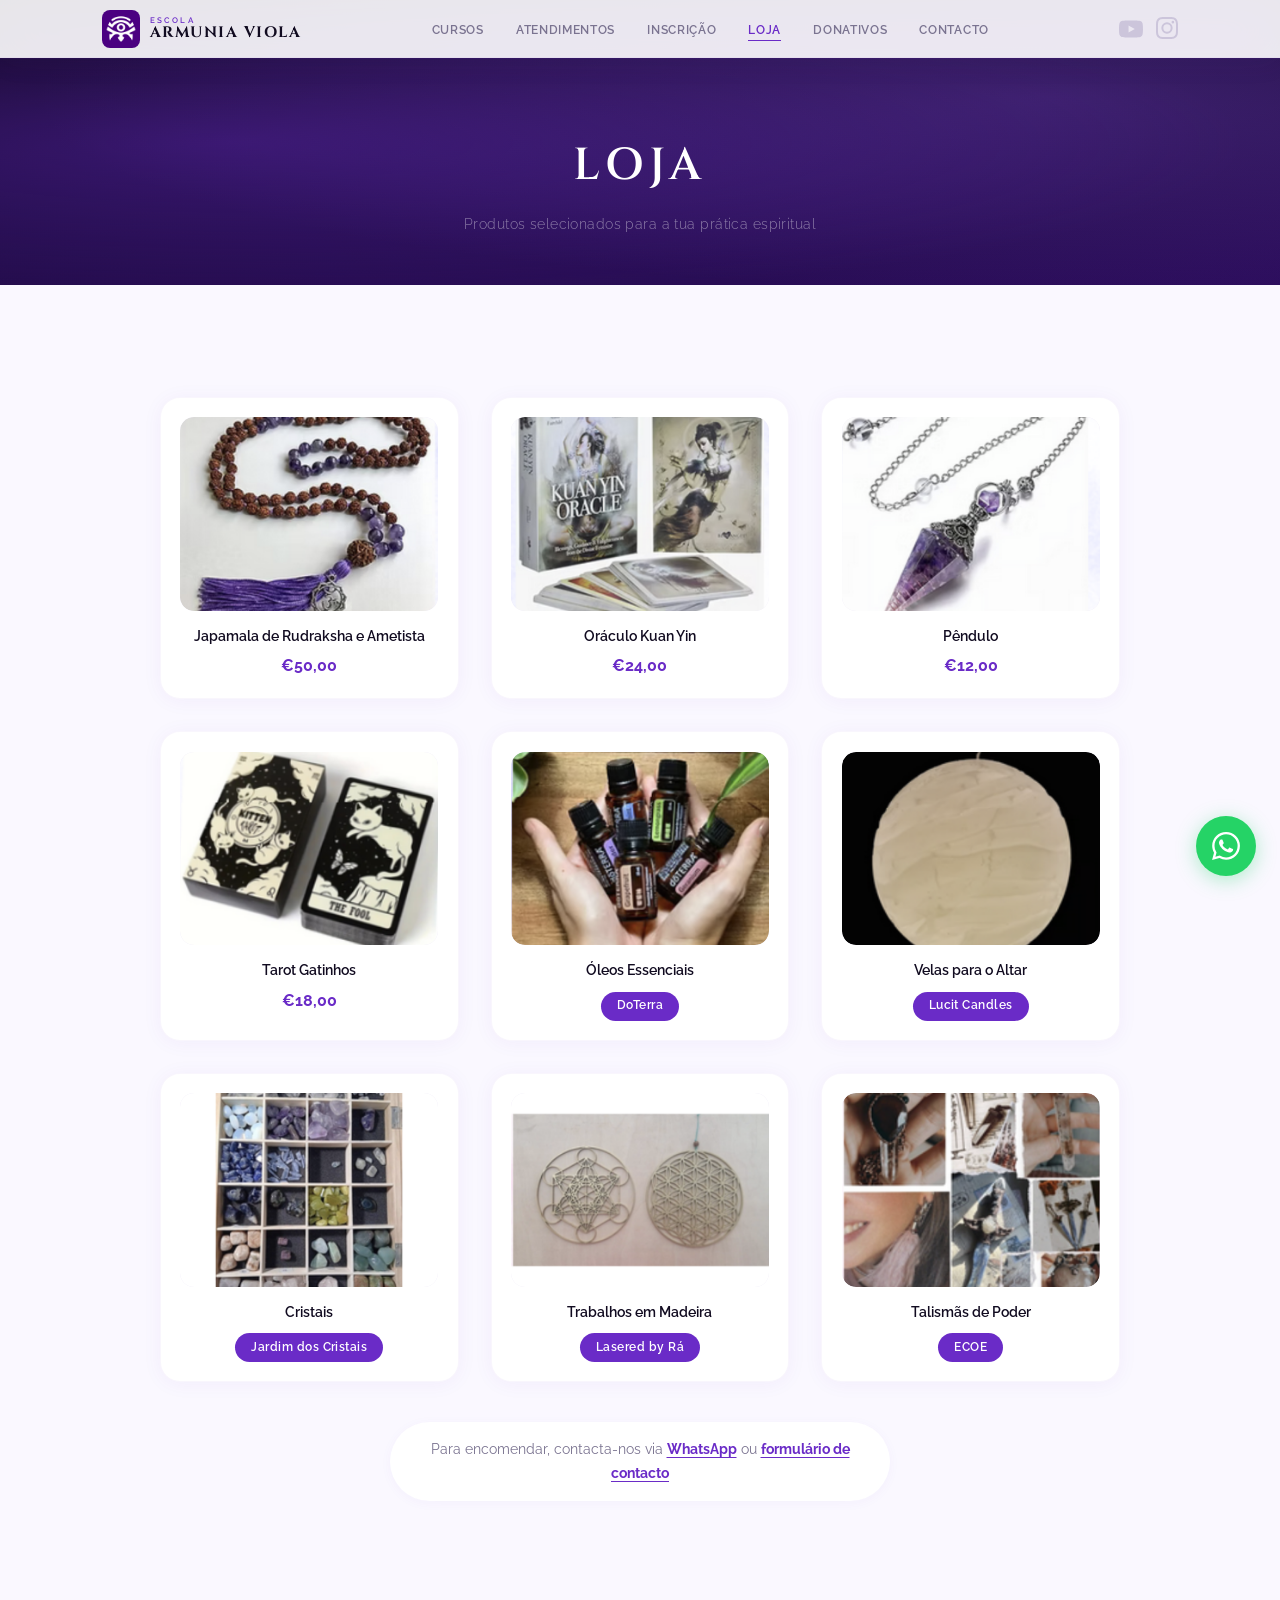
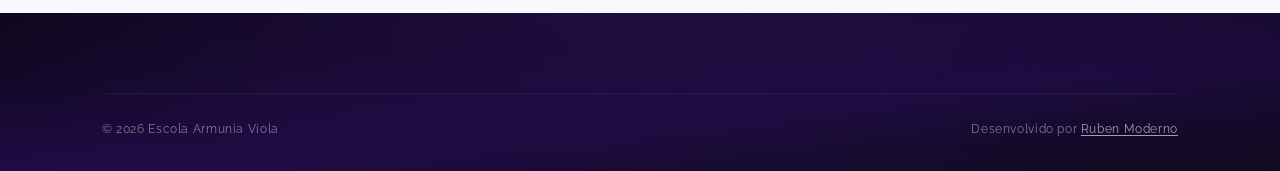
==== loja.html @ 7a274d68 "Initial commit — Escola Armunia Viola website One-page site with dedicated shop page. Includes cours" ====
<!DOCTYPE html>
<html lang="pt">
<head>
    <meta charset="UTF-8">
    <meta name="viewport" content="width=device-width, initial-scale=1.0">
    <title>Loja — Escola Armunia Viola</title>
    <meta name="description" content="Loja da Escola Armunia Viola — Japamalas, cristais, tarot, oráculos, óleos essenciais e mais.">
    <meta property="og:title" content="Loja — Escola Armunia Viola">
    <meta property="og:description" content="Japamalas, cristais, tarot, oráculos, óleos essenciais e mais.">
    <meta property="og:image" content="images/logo-gold.png">
    <meta property="og:type" content="website">
    <meta property="og:url" content="https://armuniaviola.pt/loja.html">
    <meta name="twitter:card" content="summary_large_image">
    <meta name="robots" content="index, follow">
    <meta name="author" content="Escola Armunia Viola">
    <meta name="theme-color" content="#6a2bc7">
    <link rel="icon" type="image/png" href="images/logo-gold.png">
    <link rel="canonical" href="https://armuniaviola.pt/loja.html">
    <link rel="preconnect" href="https://fonts.googleapis.com">
    <link rel="preconnect" href="https://fonts.gstatic.com" crossorigin>
    <link href="https://fonts.googleapis.com/css2?family=Cinzel:wght@400;500;600;700&family=Raleway:wght@300;400;500;600&display=swap" rel="stylesheet">
    <link rel="stylesheet" href="style.css">
</head>
<body>

    <!-- Navbar -->
    <nav class="navbar scrolled" id="navbar">
        <div class="nav-container">
            <a href="index.html#home" class="nav-logo">
                <img src="images/logo.jpg" alt="Armunia Viola" class="nav-logo-img">
                <div class="nav-logo-text">
                    <span class="nav-logo-prefix">escola</span>
                    <span class="nav-logo-name">ARMUNIA VIOLA</span>
                </div>
            </a>
            <button class="nav-toggle" id="navToggle" aria-label="Menu">
                <span></span><span></span><span></span>
            </button>
            <ul class="nav-menu" id="navMenu">
                <li><a href="index.html#cursos">Cursos</a></li>
                <li><a href="index.html#atendimentos">Atendimentos</a></li>
                <li><a href="index.html#inscricao">Inscrição</a></li>
                <li><a href="loja.html" class="nav-active">Loja</a></li>
                <li><a href="index.html#donativos">Donativos</a></li>
                <li><a href="index.html#contacto">Contacto</a></li>
            </ul>
            <div class="nav-social">
                <a href="https://youtube.com/@armuniaviola" target="_blank" rel="noopener" aria-label="YouTube">
                    <svg viewBox="0 0 24 24" fill="currentColor" width="24" height="24"><path d="M23.498 6.186a3.016 3.016 0 0 0-2.122-2.136C19.505 3.545 12 3.545 12 3.545s-7.505 0-9.377.505A3.017 3.017 0 0 0 .502 6.186C0 8.07 0 12 0 12s0 3.93.502 5.814a3.016 3.016 0 0 0 2.122 2.136c1.871.505 9.376.505 9.376.505s7.505 0 9.377-.505a3.015 3.015 0 0 0 2.122-2.136C24 15.93 24 12 24 12s0-3.93-.502-5.814zM9.545 15.568V8.432L15.818 12l-6.273 3.568z"/></svg>
                </a>
                <a href="https://instagram.com/armunia_viola/" target="_blank" rel="noopener" aria-label="Instagram">
                    <svg viewBox="0 0 24 24" fill="currentColor" width="22" height="22"><path d="M12 2.163c3.204 0 3.584.012 4.85.07 3.252.148 4.771 1.691 4.919 4.919.058 1.265.069 1.645.069 4.849 0 3.205-.012 3.584-.069 4.849-.149 3.225-1.664 4.771-4.919 4.919-1.266.058-1.644.07-4.85.07-3.204 0-3.584-.012-4.849-.07-3.26-.149-4.771-1.699-4.919-4.92-.058-1.265-.07-1.644-.07-4.849 0-3.204.013-3.583.07-4.849.149-3.227 1.664-4.771 4.919-4.919 1.266-.057 1.645-.069 4.849-.069zM12 0C8.741 0 8.333.014 7.053.072 2.695.272.273 2.69.073 7.052.014 8.333 0 8.741 0 12c0 3.259.014 3.668.072 4.948.2 4.358 2.618 6.78 6.98 6.98C8.333 23.986 8.741 24 12 24c3.259 0 3.668-.014 4.948-.072 4.354-.2 6.782-2.618 6.979-6.98.059-1.28.073-1.689.073-4.948 0-3.259-.014-3.667-.072-4.947-.196-4.354-2.617-6.78-6.979-6.98C15.668.014 15.259 0 12 0zm0 5.838a6.162 6.162 0 1 0 0 12.324 6.162 6.162 0 0 0 0-12.324zM12 16a4 4 0 1 1 0-8 4 4 0 0 1 0 8zm6.406-11.845a1.44 1.44 0 1 0 0 2.881 1.44 1.44 0 0 0 0-2.881z"/></svg>
                </a>
            </div>
        </div>
    </nav>

    <!-- Loja Header -->
    <section class="loja-hero">
        <div class="container">
            <h1 class="loja-hero-title">Loja</h1>
            <p class="loja-hero-sub">Produtos selecionados para a tua prática espiritual</p>
        </div>
    </section>

    <!-- Loja Products -->
    <section class="section section-light">
        <div class="container">
            <div class="loja-grid loja-grid-full">
                <a href="https://wa.me/351919217033?text=Olá! Tenho interesse na Japamala de Rudraksha e Ametista." target="_blank" rel="noopener" class="loja-item">
                    <div class="loja-visual">
                        <img src="images/products/japamala.png" alt="Japamala de Rudraksha e Ametista" loading="lazy">
                    </div>
                    <h4>Japamala de Rudraksha e Ametista</h4>
                    <span class="loja-price">&euro;50,00</span>
                </a>
                <a href="https://wa.me/351919217033?text=Olá! Tenho interesse no Oráculo Kuan Yin." target="_blank" rel="noopener" class="loja-item">
                    <div class="loja-visual">
                        <img src="images/products/oraculo.png" alt="Oráculo Kuan Yin" loading="lazy">
                    </div>
                    <h4>Oráculo Kuan Yin</h4>
                    <span class="loja-price">&euro;24,00</span>
                </a>
                <a href="https://wa.me/351919217033?text=Olá! Tenho interesse no Pêndulo." target="_blank" rel="noopener" class="loja-item">
                    <div class="loja-visual">
                        <img src="images/products/pendulo.png" alt="Pêndulo" loading="lazy">
                    </div>
                    <h4>Pêndulo</h4>
                    <span class="loja-price">&euro;12,00</span>
                </a>
                <a href="https://wa.me/351919217033?text=Olá! Tenho interesse no Tarot Gatinhos." target="_blank" rel="noopener" class="loja-item">
                    <div class="loja-visual">
                        <img src="images/products/tarot.png" alt="Tarot Gatinhos" loading="lazy">
                    </div>
                    <h4>Tarot Gatinhos</h4>
                    <span class="loja-price">&euro;18,00</span>
                </a>
                <a href="https://www.doterra.com/ME/pt_ME" target="_blank" rel="noopener" class="loja-item">
                    <div class="loja-visual">
                        <img src="images/products/oleos.png" alt="Óleos Essenciais DoTerra" loading="lazy">
                    </div>
                    <h4>Óleos Essenciais</h4>
                    <span class="loja-badge">DoTerra</span>
                </a>
                <a href="https://www.instagram.com/lucitcandles/" target="_blank" rel="noopener" class="loja-item">
                    <div class="loja-visual">
                        <img src="images/products/velas.png" alt="Velas para o Altar" loading="lazy">
                    </div>
                    <h4>Velas para o Altar</h4>
                    <span class="loja-badge">Lucit Candles</span>
                </a>
                <a href="https://www.facebook.com/jardimdoscristaiscoimbra" target="_blank" rel="noopener" class="loja-item">
                    <div class="loja-visual">
                        <img src="images/products/cristais.png" alt="Cristais" loading="lazy">
                    </div>
                    <h4>Cristais</h4>
                    <span class="loja-badge">Jardim dos Cristais</span>
                </a>
                <a href="https://www.instagram.com/anaraquel_byra/" target="_blank" rel="noopener" class="loja-item">
                    <div class="loja-visual">
                        <img src="images/products/madeira.png" alt="Trabalhos em Madeira" loading="lazy">
                    </div>
                    <h4>Trabalhos em Madeira</h4>
                    <span class="loja-badge">Lasered by Rá</span>
                </a>
                <a href="https://www.etsy.com/shop/ECrystalsOnEarth" target="_blank" rel="noopener" class="loja-item">
                    <div class="loja-visual">
                        <img src="images/products/talismas.png" alt="Talismãs de Poder" loading="lazy">
                    </div>
                    <h4>Talismãs de Poder</h4>
                    <span class="loja-badge">ECOE</span>
                </a>
            </div>
            <p class="loja-cta">Para encomendar, contacta-nos via <a href="https://wa.me/351919217033" target="_blank" rel="noopener">WhatsApp</a> ou <a href="index.html#contacto">formulário de contacto</a></p>
        </div>
    </section>

    <!-- Footer -->
    <footer class="footer">
        <div class="container">
            <div class="footer-bottom">
                <p>&copy; 2026 Escola Armunia Viola</p>
                <p class="footer-credit">Desenvolvido por <a href="https://rubenmoderno.xyz" target="_blank" rel="noopener">Ruben Moderno</a></p>
            </div>
        </div>
    </footer>

    <!-- Floating WhatsApp -->
    <a href="https://wa.me/351919217033" target="_blank" rel="noopener" class="wa-float" aria-label="WhatsApp">
        <svg viewBox="0 0 24 24" fill="#fff" width="28" height="28"><path d="M17.472 14.382c-.297-.149-1.758-.867-2.03-.967-.273-.099-.471-.148-.67.15-.197.297-.767.966-.94 1.164-.173.199-.347.223-.644.075-.297-.15-1.255-.463-2.39-1.475-.883-.788-1.48-1.761-1.653-2.059-.173-.297-.018-.458.13-.606.134-.133.298-.347.446-.52.149-.174.198-.298.298-.497.099-.198.05-.371-.025-.52-.075-.149-.669-1.612-.916-2.207-.242-.579-.487-.5-.669-.51-.173-.008-.371-.01-.57-.01-.198 0-.52.074-.792.372-.272.297-1.04 1.016-1.04 2.479 0 1.462 1.065 2.875 1.213 3.074.149.198 2.096 3.2 5.077 4.487.709.306 1.262.489 1.694.625.712.227 1.36.195 1.871.118.571-.085 1.758-.719 2.006-1.413.248-.694.248-1.289.173-1.413-.074-.124-.272-.198-.57-.347m-5.421 7.403h-.004a9.87 9.87 0 01-5.031-1.378l-.361-.214-3.741.982.998-3.648-.235-.374a9.86 9.86 0 01-1.51-5.26c.001-5.45 4.436-9.884 9.888-9.884 2.64 0 5.122 1.03 6.988 2.898a9.825 9.825 0 012.893 6.994c-.003 5.45-4.437 9.884-9.885 9.884m8.413-18.297A11.815 11.815 0 0012.05 0C5.495 0 .16 5.335.157 11.892c0 2.096.547 4.142 1.588 5.945L.057 24l6.305-1.654a11.882 11.882 0 005.683 1.448h.005c6.554 0 11.89-5.335 11.893-11.893a11.821 11.821 0 00-3.48-8.413z"/></svg>
    </a>

    <script>
    document.addEventListener('DOMContentLoaded', () => {
        // Mobile menu
        const navToggle = document.getElementById('navToggle');
        const navMenu = document.getElementById('navMenu');
        const overlay = document.createElement('div');
        overlay.className = 'nav-overlay';
        document.body.appendChild(overlay);

        function closeMenu() {
            navToggle.classList.remove('active');
            navMenu.classList.remove('open');
            overlay.classList.remove('open');
            document.body.style.overflow = '';
        }

        navToggle.addEventListener('click', () => {
            navToggle.classList.toggle('active');
            navMenu.classList.toggle('open');
            overlay.classList.toggle('open', navMenu.classList.contains('open'));
            document.body.style.overflow = navMenu.classList.contains('open') ? 'hidden' : '';
        });

        navMenu.querySelectorAll('a').forEach(link => {
            link.addEventListener('click', closeMenu);
        });

        overlay.addEventListener('click', closeMenu);
    });
    </script>
</body>
</html>
---- style.css ----
/* ============================================
   ESCOLA ARMUNIA VIOLA — Premium v4
   ============================================ */

:root {
    --violet: #6a2bc7;
    --violet-dark: #5520a0;
    --violet-deeper: #2d0e5e;
    --violet-light: #8b52e0;
    --violet-glow: rgba(139, 82, 224, 0.5);
    --violet-pale: #ece0ff;
    --gold: #c9a84c;
    --gold-light: #e2c97a;
    --white: #ffffff;
    --off-white: #faf8ff;
    --gray-100: #f3f0fa;
    --gray-300: #ccc5db;
    --gray-500: #7a7390;
    --gray-700: #3e3654;
    --gray-900: #110b20;

    --font-display: 'Cinzel', serif;
    --font-body: 'Raleway', sans-serif;
    --ease: cubic-bezier(0.4, 0, 0.2, 1);
    --ease-out: cubic-bezier(0.0, 0, 0.2, 1);
    --ease-spring: cubic-bezier(0.34, 1.56, 0.64, 1);
}

*, *::before, *::after { margin: 0; padding: 0; box-sizing: border-box; }
html { scroll-behavior: smooth; }

body {
    font-family: var(--font-body);
    background: var(--white);
    color: var(--gray-700);
    line-height: 1.7;
    overflow-x: hidden;
    -webkit-font-smoothing: antialiased;
}

a { color: inherit; text-decoration: none; }
ul { list-style: none; }
.container { max-width: 1140px; margin: 0 auto; padding: 0 2rem; }

/* ==========================================
   NAVBAR
   ========================================== */
.navbar {
    position: fixed; top: 0; left: 0; right: 0; z-index: 1000;
    padding: 1rem 0;
    background: rgba(255,255,255,0.9);
    backdrop-filter: blur(24px) saturate(180%); -webkit-backdrop-filter: blur(24px) saturate(180%);
    border-bottom: 1px solid rgba(106,43,199,0.04);
    transition: all 0.4s var(--ease);
}
.navbar.scrolled {
    padding: 0.6rem 0;
    box-shadow: 0 1px 0 rgba(106,43,199,0.06), 0 4px 30px rgba(106,43,199,0.06);
}

.nav-container {
    max-width: 1140px; margin: 0 auto; padding: 0 2rem;
    display: flex; align-items: center; justify-content: space-between;
}

.nav-logo { display: flex; align-items: center; gap: 0.6rem; color: var(--gray-900); }
.nav-logo-img { width: 38px; height: 38px; object-fit: cover; border-radius: 8px; }
.nav-logo-text { display: flex; flex-direction: column; line-height: 1.1; }
.nav-logo-prefix { font-size: 0.5rem; letter-spacing: 0.3em; text-transform: uppercase; color: var(--violet); font-family: var(--font-body); font-weight: 600; }
.nav-logo-name { font-family: var(--font-display); font-size: 0.95rem; font-weight: 700; letter-spacing: 0.1em; }

.nav-menu { display: flex; gap: 2rem; align-items: center; }
.nav-menu a {
    font-size: 0.72rem; font-weight: 600; color: var(--gray-500);
    transition: 0.3s; letter-spacing: 0.06em; text-transform: uppercase;
    position: relative; padding-bottom: 2px;
}
.nav-menu a::after {
    content: ''; position: absolute; bottom: -2px; left: 0; width: 0; height: 1.5px;
    background: var(--violet); transition: width 0.3s var(--ease);
}
.nav-menu a:hover { color: var(--violet); }
.nav-menu a:hover::after { width: 100%; }

.nav-social { display: flex; gap: 0.8rem; }
.nav-social a { color: var(--gray-300); transition: 0.3s; display: flex; }
.nav-social a:hover { color: var(--violet); transform: scale(1.15); }

.nav-toggle { display: none; flex-direction: column; gap: 5px; background: none; border: none; cursor: pointer; }
.nav-toggle span { display: block; width: 22px; height: 2px; background: var(--gray-900); transition: 0.3s var(--ease); border-radius: 2px; }
.nav-toggle.active span:nth-child(1) { transform: rotate(45deg) translate(5px,5px); }
.nav-toggle.active span:nth-child(2) { opacity: 0; }
.nav-toggle.active span:nth-child(3) { transform: rotate(-45deg) translate(5px,-5px); }

/* Mobile overlay */
.nav-overlay {
    position: fixed; inset: 0;
    background: rgba(0,0,0,0.4);
    z-index: 999;
    opacity: 0; visibility: hidden;
    transition: opacity 0.3s var(--ease), visibility 0.3s;
    backdrop-filter: blur(4px); -webkit-backdrop-filter: blur(4px);
}
.nav-overlay.open { opacity: 1; visibility: visible; }

/* ==========================================
   HERO
   ========================================== */
.hero {
    min-height: 100vh;
    display: flex; align-items: center; justify-content: center;
    text-align: center;
    position: relative; overflow: hidden;
    background: linear-gradient(170deg, #0c0618 0%, #1a0a3a 30%, #2d0e5e 60%, #1a0a3a 100%);
}

/* Multi-layer aurora */
.hero::before {
    content: '';
    position: absolute; inset: -50%;
    background-image:
        radial-gradient(ellipse at 20% 50%, rgba(106,43,199,0.45) 0%, transparent 50%),
        radial-gradient(ellipse at 80% 40%, rgba(139,82,224,0.35) 0%, transparent 45%),
        radial-gradient(ellipse at 50% 90%, rgba(106,43,199,0.3) 0%, transparent 40%),
        radial-gradient(ellipse at 30% 10%, rgba(88,30,180,0.4) 0%, transparent 45%),
        radial-gradient(ellipse at 70% 70%, rgba(155,77,255,0.2) 0%, transparent 40%);
    animation: aurora 25s ease-in-out infinite alternate;
    z-index: 0;
}

@keyframes aurora {
    0% { transform: translate(0, 0) scale(1) rotate(0deg); }
    33% { transform: translate(-2%, 1%) scale(1.03) rotate(0.5deg); }
    66% { transform: translate(1%, -1.5%) scale(1.06) rotate(-0.3deg); }
    100% { transform: translate(2%, -2%) scale(1) rotate(0deg); }
}

/* Dense star field */
.hero::after {
    content: '';
    position: absolute; inset: 0;
    background-image:
        radial-gradient(1px 1px at 10% 20%, rgba(255,255,255,0.6), transparent),
        radial-gradient(1px 1px at 30% 65%, rgba(255,255,255,0.4), transparent),
        radial-gradient(1px 1px at 50% 10%, rgba(255,255,255,0.7), transparent),
        radial-gradient(1px 1px at 70% 40%, rgba(255,255,255,0.35), transparent),
        radial-gradient(1px 1px at 90% 70%, rgba(255,255,255,0.5), transparent),
        radial-gradient(1px 1px at 15% 80%, rgba(255,255,255,0.4), transparent),
        radial-gradient(1px 1px at 45% 45%, rgba(255,255,255,0.5), transparent),
        radial-gradient(1px 1px at 75% 15%, rgba(255,255,255,0.35), transparent),
        radial-gradient(1px 1px at 85% 85%, rgba(255,255,255,0.45), transparent),
        radial-gradient(1.5px 1.5px at 25% 35%, rgba(255,255,255,0.7), transparent),
        radial-gradient(1.5px 1.5px at 60% 75%, rgba(255,255,255,0.5), transparent),
        radial-gradient(1px 1px at 5% 55%, rgba(255,255,255,0.3), transparent),
        radial-gradient(1px 1px at 40% 90%, rgba(255,255,255,0.45), transparent),
        radial-gradient(1px 1px at 95% 30%, rgba(255,255,255,0.35), transparent),
        radial-gradient(2px 2px at 55% 55%, rgba(255,255,255,0.25), transparent),
        radial-gradient(1px 1px at 82% 12%, rgba(255,255,255,0.5), transparent),
        radial-gradient(1px 1px at 18% 48%, rgba(255,255,255,0.3), transparent),
        radial-gradient(1.5px 1.5px at 68% 92%, rgba(255,255,255,0.4), transparent),
        radial-gradient(1px 1px at 35% 8%, rgba(255,255,255,0.55), transparent),
        radial-gradient(1px 1px at 93% 52%, rgba(255,255,255,0.3), transparent);
    z-index: 0;
    animation: twinkle 8s ease-in-out infinite alternate;
}

@keyframes twinkle {
    0% { opacity: 0.7; }
    50% { opacity: 1; }
    100% { opacity: 0.8; }
}

.hero-particles {
    position: absolute; inset: 0; overflow: hidden; z-index: 1;
}

.hero-particle {
    position: absolute;
    background: rgba(255,255,255,0.6);
    border-radius: 50%;
    animation: particle-float linear infinite;
    box-shadow: 0 0 6px rgba(255,255,255,0.3);
}

@keyframes particle-float {
    0% { transform: translateY(100vh) scale(0); opacity: 0; }
    10% { opacity: 1; }
    90% { opacity: 0.6; }
    100% { transform: translateY(-10vh) scale(1); opacity: 0; }
}

.hero-glow {
    position: absolute;
    width: 900px; height: 900px;
    top: 50%; left: 50%;
    transform: translate(-50%, -50%);
    background: radial-gradient(circle, rgba(106,43,199,0.25) 0%, rgba(139,82,224,0.1) 30%, transparent 60%);
    border-radius: 50%;
    animation: glow-pulse 10s ease-in-out infinite;
    z-index: 1;
}

@keyframes glow-pulse {
    0%, 100% { transform: translate(-50%,-50%) scale(1); opacity: 0.4; }
    50% { transform: translate(-50%,-50%) scale(1.25); opacity: 0.9; }
}

.hero-geometry {
    position: absolute;
    top: 50%; left: 50%;
    width: min(85vw, 680px); height: min(85vw, 680px);
    z-index: 1;
    opacity: 0;
    animation: geo-spin 180s linear infinite, fadeIn 4s 0.5s forwards;
    filter: drop-shadow(0 0 8px rgba(139,82,224,0.15));
}

@keyframes geo-spin {
    from { transform: translate(-50%, -50%) rotate(0deg); }
    to { transform: translate(-50%, -50%) rotate(360deg); }
}

.hero-content {
    position: relative; z-index: 2;
    padding: 2.5rem 2rem 0; max-width: 750px;
}

.hero-eye {
    margin-bottom: 0.3rem;
    opacity: 0; animation: fadeInScale 1.4s 0.3s forwards;
    filter: drop-shadow(0 0 30px rgba(139,82,224,0.25));
}
.hero-logo-img {
    width: 160px; height: auto;
    object-fit: contain;
}
.footer-logo-img {
    width: 52px; height: 52px;
    object-fit: cover;
    border-radius: 10px;
}

@keyframes fadeInScale {
    from { opacity: 0; transform: translateY(20px) scale(0.9); }
    to { opacity: 1; transform: translateY(0) scale(1); }
}

.hero-label {
    font-size: 0.8rem; font-weight: 600;
    letter-spacing: 0.5em; text-transform: uppercase;
    color: rgba(255,255,255,0.4);
    margin-bottom: 0.3rem;
    opacity: 0; animation: fadeIn 1s 0.5s forwards;
}

.hero-title {
    font-family: var(--font-display);
    font-size: clamp(2.8rem, 7vw, 5.2rem);
    font-weight: 600; line-height: 1.1;
    color: var(--white);
    letter-spacing: 0.18em;
    margin-bottom: 1rem;
    text-shadow: 0 0 80px rgba(139,82,224,0.35), 0 2px 4px rgba(0,0,0,0.3);
    opacity: 0; animation: fadeIn 1.2s 0.7s forwards;
}

.hero-divider {
    display: flex; align-items: center; gap: 1rem;
    justify-content: center;
    margin-bottom: 0.8rem;
    opacity: 0; animation: fadeIn 1s 0.9s forwards;
}
.hero-divider span { width: 60px; height: 1px; background: linear-gradient(90deg, transparent, rgba(255,255,255,0.4)); }
.hero-divider span:last-child { background: linear-gradient(90deg, rgba(255,255,255,0.4), transparent); }
.divider-logo { width: 36px; height: auto; opacity: 0.8; }

.hero-motto {
    font-family: var(--font-display);
    font-size: 1.05rem;
    color: var(--gold-light);
    letter-spacing: 0.14em;
    margin-bottom: 1.75rem;
    text-shadow: 0 0 40px rgba(201,168,76,0.25);
    opacity: 0; animation: fadeIn 1s 1.05s forwards;
}

.hero-desc {
    font-size: 0.9rem; font-weight: 300;
    color: rgba(255,255,255,0.5);
    line-height: 1.8;
    margin-bottom: 1.5rem;
    max-width: 540px; margin-left: auto; margin-right: auto;
    opacity: 0; animation: fadeIn 1s 1.2s forwards;
}

.hero-actions {
    display: flex; gap: 1rem;
    justify-content: center; flex-wrap: wrap;
    opacity: 0; animation: fadeIn 1s 1.35s forwards;
}

.hero-scroll {
    position: absolute; bottom: 2.5rem;
    left: 50%; transform: translateX(-50%);
    z-index: 2;
    opacity: 0; animation: fadeIn 1s 2s forwards;
}
.scroll-line {
    width: 1px; height: 45px;
    background: linear-gradient(to bottom, rgba(255,255,255,0.4), transparent);
    animation: scroll-pulse 2.5s ease-in-out infinite;
}
@keyframes scroll-pulse {
    0%,100% { opacity: 0.15; transform: scaleY(0.5); }
    50% { opacity: 1; transform: scaleY(1); }
}

@keyframes fadeIn {
    from { opacity: 0; transform: translateY(18px); }
    to { opacity: 1; transform: translateY(0); }
}

/* ====== Buttons ====== */
.btn {
    display: inline-flex; align-items: center; justify-content: center;
    padding: 0.85rem 2.5rem; border-radius: 100px;
    font-size: 0.78rem; font-weight: 600;
    font-family: var(--font-body);
    letter-spacing: 0.08em; text-transform: uppercase;
    transition: all 0.35s var(--ease);
    cursor: pointer; border: none;
    position: relative; overflow: hidden;
}
.btn::before {
    content: ''; position: absolute; inset: 0; border-radius: 100px;
    background: linear-gradient(135deg, rgba(255,255,255,0.15), transparent);
    opacity: 0; transition: 0.35s;
}
.btn:hover::before { opacity: 1; }

.btn-glow {
    background: var(--white); color: var(--violet-dark);
    box-shadow: 0 0 50px rgba(255,255,255,0.08), 0 2px 12px rgba(0,0,0,0.08);
}
.btn-glow:hover { transform: translateY(-3px); box-shadow: 0 0 70px rgba(255,255,255,0.15), 0 10px 40px rgba(0,0,0,0.12); }

.btn-ghost {
    background: rgba(255,255,255,0.05); color: rgba(255,255,255,0.85);
    border: 1px solid rgba(255,255,255,0.12); backdrop-filter: blur(6px);
}
.btn-ghost:hover { background: rgba(255,255,255,0.1); border-color: rgba(255,255,255,0.25); color: var(--white); transform: translateY(-3px); }

.btn-primary { background: var(--violet); color: var(--white); }
.btn-primary:hover { background: var(--violet-dark); transform: translateY(-2px); box-shadow: 0 6px 25px rgba(106,43,199,0.35); }

.btn-outline-light { background: transparent; color: var(--white); border: 1px solid rgba(255,255,255,0.2); border-radius: 100px; }
.btn-outline-light:hover { background: rgba(255,255,255,0.08); }

/* ==========================================
   SECTIONS COMMON
   ========================================== */
.section { padding: 7rem 0; }

.section-light {
    background: var(--off-white);
    position: relative;
}

.section-violet {
    background: linear-gradient(175deg, #0c0618, #1a0a3a 50%, #130828);
    position: relative; overflow: hidden;
}

/* Violet aurora in services bg */
.section-violet::before {
    content: '';
    position: absolute; inset: -30%;
    background:
        radial-gradient(ellipse at 25% 40%, rgba(106,43,199,0.4), transparent 50%),
        radial-gradient(ellipse at 75% 60%, rgba(139,82,224,0.3), transparent 50%),
        radial-gradient(ellipse at 50% 20%, rgba(88,30,180,0.2), transparent 40%);
    z-index: 0;
    animation: aurora 30s ease-in-out infinite alternate;
}

.section-violet > .container { position: relative; z-index: 1; }

.section-head { text-align: center; margin-bottom: 3.5rem; }

.bar-title {
    font-family: var(--font-display);
    font-size: 2.2rem; font-weight: 600;
    color: var(--violet);
    display: inline-block;
    letter-spacing: 0.08em;
    text-transform: uppercase;
    position: relative;
    padding-bottom: 0.8rem;
}
.bar-title::after {
    content: '';
    position: absolute;
    bottom: 0; left: 50%; transform: translateX(-50%);
    width: 60px; height: 3px;
    background: linear-gradient(90deg, transparent, var(--violet), transparent);
    border-radius: 2px;
}

.bar-light {
    color: var(--white);
}
.bar-light::after {
    background: linear-gradient(90deg, transparent, rgba(255,255,255,0.5), transparent);
}
.bar-sub { font-size: 0.85rem; color: var(--gray-500); margin-top: 0.75rem; font-weight: 400; letter-spacing: 0.02em; }

/* ==========================================
   COURSES — GRID
   ========================================== */
.section:first-of-type { padding-bottom: 5rem; }

.courses-grid {
    display: grid;
    grid-template-columns: repeat(3, 1fr);
    gap: 1.8rem;
    max-width: 960px;
    margin: 0 auto;
}

.courses-grid .c-card:last-child {
    grid-column: 2;
}

.c-card {
    display: flex; flex-direction: column; align-items: center;
    text-align: center;
    border-radius: 20px;
    padding: 2.5rem 1.5rem 2rem;
    cursor: pointer;
    position: relative;
    overflow: hidden;
    background: var(--white);
    border: 1px solid rgba(106,43,199,0.1);
    box-shadow: 0 4px 20px rgba(106,43,199,0.06);
    transition: transform 0.4s var(--ease), box-shadow 0.4s var(--ease), border-color 0.4s;
}
.c-card:hover {
    transform: translateY(-8px);
    box-shadow: 0 20px 50px rgba(106,43,199,0.15), 0 0 60px rgba(139,82,224,0.08);
    border-color: rgba(106,43,199,0.25);
}

/* Subtle glow — one card at a time */
@keyframes cardGlow {
    0%, 10%, 100% { box-shadow: 0 4px 20px rgba(106,43,199,0.06); }
    5% { box-shadow: 0 8px 35px rgba(106,43,199,0.14), 0 0 50px rgba(139,82,224,0.06); }
}
.c-card:nth-child(1) { animation: cardGlow 14s ease-in-out infinite 0s; }
.c-card:nth-child(2) { animation: cardGlow 14s ease-in-out infinite 2s; }
.c-card:nth-child(3) { animation: cardGlow 14s ease-in-out infinite 4s; }
.c-card:nth-child(4) { animation: cardGlow 14s ease-in-out infinite 6s; }
.c-card:nth-child(5) { animation: cardGlow 14s ease-in-out infinite 8s; }
.c-card:nth-child(6) { animation: cardGlow 14s ease-in-out infinite 10s; }
.c-card:nth-child(7) { animation: cardGlow 14s ease-in-out infinite 12s; }
.c-card:hover { animation: none; }

/* Shimmer — subtle violet sweep, one at a time */
.c-card::after {
    content: '';
    position: absolute; inset: 0;
    background: linear-gradient(105deg, transparent 40%, rgba(106,43,199,0.04) 47%, rgba(106,43,199,0.07) 50%, rgba(106,43,199,0.04) 53%, transparent 60%);
    background-size: 300% 100%;
    border-radius: 20px;
    pointer-events: none;
    background-position: 200% center;
    animation: shimmer 28s ease-in-out infinite;
}
.c-card:nth-child(1)::after { animation-delay: 0s; }
.c-card:nth-child(2)::after { animation-delay: 4s; }
.c-card:nth-child(3)::after { animation-delay: 8s; }
.c-card:nth-child(4)::after { animation-delay: 12s; }
.c-card:nth-child(5)::after { animation-delay: 16s; }
.c-card:nth-child(6)::after { animation-delay: 20s; }
.c-card:nth-child(7)::after { animation-delay: 24s; }
@keyframes shimmer {
    0%, 100% { background-position: 200% center; }
    3% { background-position: 100% center; }
    7% { background-position: -50% center; }
    10%, 100% { background-position: -50% center; }
}

.c-icon {
    width: 90px; height: 90px;
    color: var(--violet);
    margin-bottom: 1.4rem;
    filter: drop-shadow(0 0 12px rgba(106,43,199,0.2));
    transition: 0.5s var(--ease);
}
.c-card:hover .c-icon {
    color: var(--violet-dark);
    filter: drop-shadow(0 0 20px rgba(106,43,199,0.35));
    transform: scale(1.12) rotate(3deg);
}

.c-name {
    font-family: var(--font-display);
    font-size: 1.25rem;
    font-weight: 600;
    color: var(--gray-900);
    letter-spacing: 0.03em;
    margin-bottom: 0.5rem;
    transition: color 0.3s;
}
.c-card:hover .c-name { color: var(--violet); }

.c-desc {
    font-size: 0.9rem;
    color: var(--gray-500);
    line-height: 1.5;
    font-weight: 400;
}

.c-cta {
    font-size: 0.75rem; font-weight: 600;
    color: var(--violet);
    letter-spacing: 0.05em; text-transform: uppercase;
    margin-top: 1rem;
    opacity: 0; transform: translateY(6px);
    transition: 0.35s var(--ease);
}
.c-card:hover .c-cta { opacity: 1; transform: translateY(0); }

/* ==========================================
   SERVICES
   ========================================== */
.srv-grid {
    display: grid;
    grid-template-columns: repeat(3, 1fr);
    gap: 1.5rem;
    max-width: 900px; margin: 0 auto;
}

.srv-card {
    background: rgba(255,255,255,0.04);
    border: 1px solid rgba(255,255,255,0.07);
    border-radius: 20px;
    padding: 2.5rem 1.8rem;
    text-align: center;
    transition: 0.5s var(--ease);
    backdrop-filter: blur(12px);
    position: relative;
    overflow: hidden;
}

/* Glowing top border */
.srv-card::before {
    content: '';
    position: absolute; top: 0; left: 20%; right: 20%;
    height: 1px;
    background: linear-gradient(90deg, transparent, var(--violet-light), transparent);
    opacity: 0; transition: 0.5s;
}

/* Inner glow on hover */
.srv-card::after {
    content: '';
    position: absolute; top: -50%; left: -50%; right: -50%; bottom: -50%;
    background: radial-gradient(circle at 50% 0%, rgba(139,82,224,0.08), transparent 50%);
    opacity: 0; transition: 0.5s;
    z-index: 0;
}

.srv-card:hover {
    background: rgba(255,255,255,0.07);
    transform: translateY(-8px);
    border-color: rgba(255,255,255,0.12);
    box-shadow: 0 25px 60px rgba(0,0,0,0.25), 0 0 40px rgba(106,43,199,0.08);
}

.srv-card:hover::before { opacity: 1; left: 10%; right: 10%; }
.srv-card:hover::after { opacity: 1; }

.srv-icon {
    color: rgba(255,255,255,0.6); margin-bottom: 1.5rem;
    transition: 0.5s; position: relative; z-index: 1;
}
.srv-icon svg {
    width: 72px; height: 72px;
    filter: drop-shadow(0 0 12px rgba(255,255,255,0.15));
}
.srv-card:hover .srv-icon {
    color: var(--violet-light);
    transform: scale(1.1);
}
.srv-card:hover .srv-icon svg {
    filter: drop-shadow(0 0 20px rgba(139,82,224,0.4));
}

.srv-card h3 {
    font-family: var(--font-display);
    font-size: 1.05rem; font-weight: 600;
    color: var(--white);
    margin-bottom: 0.7rem;
    letter-spacing: 0.04em;
    position: relative; z-index: 1;
}

.srv-card p {
    font-size: 0.8rem; font-weight: 300;
    color: rgba(255,255,255,0.4);
    line-height: 1.85;
    position: relative; z-index: 1;
}

.srv-cta {
    font-size: 0.72rem; font-weight: 600;
    color: var(--violet-light);
    letter-spacing: 0.05em; text-transform: uppercase;
    margin-top: 1rem;
    display: inline-block;
    opacity: 0; transform: translateY(6px);
    transition: 0.35s var(--ease);
    position: relative; z-index: 1;
}
.srv-card:hover .srv-cta { opacity: 1; transform: translateY(0); }

/* ==========================================
   INSCRIÇÃO
   ========================================== */
#inscricao { background: var(--white); }

.insc-grid {
    display: grid;
    grid-template-columns: 1.2fr 0.8fr;
    gap: 3rem;
    max-width: 900px; margin: 0 auto;
    align-items: start;
}

.insc-highlight {
    font-size: 1.05rem; font-weight: 500;
    color: var(--gray-900);
    margin-bottom: 1.5rem;
    padding-bottom: 1.5rem;
    border-bottom: 2px solid var(--violet-pale);
    line-height: 1.8;
}

.insc-steps { padding-left: 1.2rem; }
.insc-steps li {
    font-size: 0.88rem; color: var(--gray-500);
    margin-bottom: 0.9rem; line-height: 1.85;
    font-weight: 300;
}
.insc-steps li::marker { color: var(--violet); font-weight: 700; }

.insc-contact-card {
    background: linear-gradient(145deg, var(--off-white), var(--gray-100));
    border-radius: 20px;
    padding: 2.2rem;
    border: 1px solid rgba(106,43,199,0.06);
    box-shadow: 0 8px 30px rgba(106,43,199,0.04);
    position: relative; overflow: hidden;
}

/* Subtle violet accent at top of card */
.insc-contact-card::before {
    content: ''; position: absolute; top: 0; left: 0; right: 0; height: 3px;
    background: linear-gradient(90deg, var(--violet), var(--violet-light));
    border-radius: 20px 20px 0 0;
}

.insc-contact-card h3 {
    font-family: var(--font-display);
    font-size: 0.85rem; font-weight: 700;
    color: var(--gray-900);
    margin-bottom: 1.25rem;
    letter-spacing: 0.08em;
    text-transform: uppercase;
}

.insc-link {
    display: flex; align-items: center; gap: 0.85rem;
    padding: 0.85rem 0;
    border-bottom: 1px solid rgba(106,43,199,0.06);
    font-size: 0.85rem; color: var(--gray-700); font-weight: 400;
    transition: 0.3s var(--ease);
}
.insc-link:last-child { border-bottom: none; }
.insc-link:hover { color: var(--violet); transform: translateX(6px); }
.insc-link svg { flex-shrink: 0; }

/* ==========================================
   LOJA
   ========================================== */
.loja-grid {
    display: grid;
    grid-template-columns: repeat(3, 1fr);
    gap: 2rem;
    max-width: 900px; margin: 0 auto 2.5rem;
}

.loja-item {
    text-align: center;
    background: var(--white);
    border-radius: 20px;
    padding: 1.2rem;
    box-shadow: 0 2px 20px rgba(106,43,199,0.05);
    transition: 0.4s var(--ease);
    border: 1px solid rgba(106,43,199,0.04);
}
.loja-item:hover {
    transform: translateY(-8px);
    box-shadow: 0 16px 45px rgba(106,43,199,0.12);
    border-color: rgba(106,43,199,0.1);
}

.loja-visual {
    aspect-ratio: 4/3; border-radius: 14px;
    margin-bottom: 1rem;
    overflow: hidden;
    position: relative;
    background: var(--gray-100);
}

.loja-visual img {
    width: 100%; height: 100%;
    object-fit: cover;
    border-radius: 14px;
    transition: transform 0.5s var(--ease);
}

.loja-item:hover .loja-visual img { transform: scale(1.08); }

.loja-item h4 {
    font-size: 0.88rem; font-weight: 600;
    color: var(--gray-900);
    margin-bottom: 0.35rem;
    line-height: 1.3;
}
.loja-price {
    font-size: 1rem; font-weight: 700; color: var(--violet);
    display: inline-block; margin-top: 0.1rem;
    text-decoration: none;
}

.loja-badge {
    display: inline-block; margin-top: 0.4rem;
    padding: 0.3rem 1rem;
    background: var(--violet);
    color: var(--white);
    font-size: 0.72rem; font-weight: 600;
    letter-spacing: 0.04em;
    border-radius: 100px;
    text-decoration: none;
    transition: 0.3s var(--ease);
}
.loja-item:hover .loja-badge {
    background: var(--violet-dark);
    transform: scale(1.05);
}

/* Loja CTA links */
.loja-cta a { text-decoration-color: rgba(106,43,199,0.3); }

/* Loja page hero */
.loja-hero {
    padding: 8rem 0 3rem;
    text-align: center;
    background: linear-gradient(175deg, #0c0618, #1a0a3a 50%, #2d0e5e);
    position: relative; overflow: hidden;
}
.loja-hero::before {
    content: '';
    position: absolute; inset: -30%;
    background:
        radial-gradient(ellipse at 30% 50%, rgba(106,43,199,0.4), transparent 50%),
        radial-gradient(ellipse at 70% 40%, rgba(139,82,224,0.3), transparent 50%);
    z-index: 0;
}
.loja-hero .container { position: relative; z-index: 1; }
.loja-hero-title {
    font-family: var(--font-display);
    font-size: 2.8rem; font-weight: 600;
    color: var(--white);
    letter-spacing: 0.12em; text-transform: uppercase;
    margin-bottom: 0.5rem;
}
.loja-hero-sub {
    font-size: 0.9rem; font-weight: 300;
    color: rgba(255,255,255,0.45);
    letter-spacing: 0.03em;
}

/* Loja full grid (shop page) */
.loja-grid-full {
    grid-template-columns: repeat(3, 1fr);
    max-width: 960px;
}

/* Nav active link */
.nav-active { color: var(--violet) !important; }
.nav-active::after { width: 100% !important; }

/* Loja actions (main page) */
.loja-actions { text-align: center; }
.loja-actions .btn { margin-bottom: 1rem; }

.loja-cta {
    text-align: center; font-size: 0.85rem; color: var(--gray-500);
    padding: 1rem 2rem;
    background: var(--white);
    border-radius: 100px;
    display: block;
    box-shadow: 0 2px 12px rgba(106,43,199,0.04);
    max-width: 500px;
    margin: 0 auto;
}
.loja-cta a { color: var(--violet); font-weight: 700; text-decoration: underline; text-underline-offset: 3px; }

/* ==========================================
   CONTACTO / FORM
   ========================================== */
.contact-grid {
    display: grid;
    grid-template-columns: 1fr 1.2fr;
    gap: 3rem;
    max-width: 900px; margin: 0 auto;
    align-items: start;
}

.contact-intro {
    font-size: 0.95rem; color: var(--gray-500);
    line-height: 1.85; font-weight: 300;
    margin-bottom: 2rem;
}

.contact-channels { display: flex; flex-direction: column; gap: 0.8rem; }

.contact-channel {
    display: flex; align-items: center; gap: 0.8rem;
    padding: 0.9rem 1.2rem;
    background: var(--white);
    border: 1px solid rgba(106,43,199,0.06);
    border-radius: 12px;
    font-size: 0.88rem; color: var(--gray-700); font-weight: 500;
    transition: 0.3s var(--ease);
    box-shadow: 0 2px 10px rgba(106,43,199,0.03);
}
.contact-channel:hover {
    transform: translateX(6px);
    border-color: rgba(106,43,199,0.15);
    box-shadow: 0 4px 18px rgba(106,43,199,0.08);
}
.contact-channel svg { flex-shrink: 0; }

.contact-form {
    background: var(--white);
    border: 1px solid rgba(106,43,199,0.06);
    border-radius: 20px;
    padding: 2.2rem;
    box-shadow: 0 8px 30px rgba(106,43,199,0.04);
    position: relative; overflow: hidden;
}
.contact-form::before {
    content: ''; position: absolute; top: 0; left: 0; right: 0; height: 3px;
    background: linear-gradient(90deg, var(--violet), var(--violet-light));
    border-radius: 20px 20px 0 0;
}

.form-group { margin-bottom: 1.2rem; }
.form-group label {
    display: block;
    font-size: 0.75rem; font-weight: 600;
    color: var(--gray-700);
    letter-spacing: 0.04em; text-transform: uppercase;
    margin-bottom: 0.4rem;
}

.form-group input,
.form-group select,
.form-group textarea {
    width: 100%;
    padding: 0.75rem 1rem;
    border: 1px solid var(--gray-300);
    border-radius: 10px;
    font-family: var(--font-body);
    font-size: 0.88rem; color: var(--gray-900);
    background: var(--off-white);
    transition: border-color 0.3s, box-shadow 0.3s;
    outline: none;
}
.form-group input:focus,
.form-group select:focus,
.form-group textarea:focus {
    border-color: var(--violet);
    box-shadow: 0 0 0 3px rgba(106,43,199,0.1);
}
.form-group input::placeholder,
.form-group textarea::placeholder {
    color: var(--gray-300); font-weight: 300;
}
.form-group textarea { resize: vertical; min-height: 100px; }
.form-group select { cursor: pointer; }

.btn-form { width: 100%; margin-top: 0.5rem; }

.form-success {
    text-align: center; padding: 2rem;
    color: var(--violet); font-weight: 600;
    font-size: 1rem;
}

@media (max-width: 768px) {
    .contact-grid { grid-template-columns: 1fr; }
}

/* ==========================================
   DONATIVOS
   ========================================== */
#donativos {
    background: var(--white);
    position: relative;
}

.don-content {
    max-width: 620px; margin: 0 auto; text-align: center;
}
.don-content p {
    font-size: 0.92rem; color: var(--gray-500);
    margin-bottom: 1.2rem; line-height: 1.9; font-weight: 300;
}
.don-box {
    display: inline-flex; align-items: center; gap: 1.2rem;
    background: linear-gradient(135deg, var(--off-white), var(--gray-100));
    border: 1px solid rgba(106,43,199,0.08);
    border-radius: 100px;
    padding: 1rem 3rem;
    margin-top: 1.5rem;
    box-shadow: 0 4px 20px rgba(106,43,199,0.04);
    transition: 0.3s var(--ease);
}
.don-box:hover { box-shadow: 0 8px 30px rgba(106,43,199,0.08); transform: translateY(-2px); }
.don-mbway { height: 32px; width: auto; }
.don-number { font-size: 1.2rem; font-weight: 700; color: var(--gray-900); letter-spacing: 0.08em; }

/* ==========================================
   FOOTER
   ========================================== */
.footer {
    background: linear-gradient(175deg, #0c0618, #1a0a3a 60%, #110b20);
    position: relative; overflow: hidden;
    padding: 5rem 0 2rem; color: var(--white);
}

.footer::before {
    content: '';
    position: absolute; inset: -30%;
    background:
        radial-gradient(ellipse at 50% 0%, rgba(106,43,199,0.2), transparent 55%),
        radial-gradient(ellipse at 30% 80%, rgba(88,30,180,0.1), transparent 40%);
    z-index: 0;
}

.footer > .container { position: relative; z-index: 1; }

/* Footer top — brand + columns */
.footer-top {
    display: grid;
    grid-template-columns: 1fr 2fr;
    gap: 4rem;
    margin-bottom: 3rem;
}

.footer-brand { display: flex; flex-direction: column; align-items: flex-start; gap: 0.8rem; }
.footer-eye { opacity: 0.7; }
.footer-name {
    font-family: var(--font-display);
    font-size: 1.3rem; font-weight: 600;
    color: var(--white); letter-spacing: 0.08em;
}
.footer-tagline {
    font-size: 0.78rem; font-weight: 300; font-style: italic;
    color: rgba(255,255,255,0.35); letter-spacing: 0.03em;
}

.footer-cols {
    display: grid;
    grid-template-columns: 1fr 1fr;
    gap: 3rem;
}

.footer-col-title {
    font-family: var(--font-display);
    font-size: 0.85rem; font-weight: 600;
    color: rgba(255,255,255,0.7);
    letter-spacing: 0.08em; text-transform: uppercase;
    margin-bottom: 1.2rem;
    padding-bottom: 0.6rem;
    border-bottom: 1px solid rgba(255,255,255,0.08);
}

.ct-item {
    display: flex; align-items: center; gap: 0.7rem;
    color: rgba(255,255,255,0.4); font-size: 0.88rem; font-weight: 400;
    transition: 0.3s var(--ease); letter-spacing: 0.01em;
    padding: 0.35rem 0;
}
.ct-item:hover {
    color: var(--white);
    transform: translateX(4px);
}
.ct-item svg { flex-shrink: 0; opacity: 0.5; transition: 0.3s; }
.ct-item:hover svg { opacity: 1; }

/* Social icons — inside contact column */
.footer-social {
    display: flex;
    gap: 0.8rem;
    margin-top: 1rem;
}

.social-link {
    display: flex; align-items: center; justify-content: center;
    width: 42px; height: 42px;
    border-radius: 50%;
    background: rgba(255,255,255,0.05);
    border: 1px solid rgba(255,255,255,0.08);
    color: rgba(255,255,255,0.4);
    transition: 0.4s var(--ease);
}
.social-link:hover {
    background: rgba(106,43,199,0.3);
    border-color: rgba(139,82,224,0.4);
    color: var(--white);
    transform: translateY(-3px);
    box-shadow: 0 8px 25px rgba(106,43,199,0.3);
}

.footer-bottom {
    display: flex;
    justify-content: space-between;
    align-items: center;
    padding-top: 1.5rem;
    border-top: 1px solid rgba(255,255,255,0.06);
}
.footer-bottom p { font-size: 0.78rem; color: rgba(255,255,255,0.45); letter-spacing: 0.05em; }
.footer-credit a {
    color: rgba(255,255,255,0.6);
    text-decoration: underline;
    text-underline-offset: 2px;
    transition: color 0.3s;
}
.footer-credit a:hover { color: var(--violet-light); }

/* ==========================================
   FLOATING WHATSAPP
   ========================================== */
.wa-float {
    position: fixed; bottom: 1.5rem; right: 1.5rem;
    width: 60px; height: 60px;
    background: #25D366; border-radius: 50%;
    display: flex; align-items: center; justify-content: center;
    box-shadow: 0 4px 20px rgba(37,211,102,0.35), 0 0 0 0 rgba(37,211,102,0.3);
    z-index: 999;
    transition: 0.3s var(--ease);
    animation: wa-pop 0.6s 2s backwards, wa-ring 3s 4s infinite;
}
.wa-float:hover { transform: scale(1.12); box-shadow: 0 6px 30px rgba(37,211,102,0.5); animation: none; }

@keyframes wa-pop {
    from { transform: scale(0); opacity: 0; }
    to { transform: scale(1); opacity: 1; }
}

@keyframes wa-ring {
    0% { box-shadow: 0 4px 20px rgba(37,211,102,0.35), 0 0 0 0 rgba(37,211,102,0.3); }
    70% { box-shadow: 0 4px 20px rgba(37,211,102,0.35), 0 0 0 12px rgba(37,211,102,0); }
    100% { box-shadow: 0 4px 20px rgba(37,211,102,0.35), 0 0 0 0 rgba(37,211,102,0); }
}

/* ==========================================
   SCROLL REVEAL
   ========================================== */
.reveal {
    opacity: 0; transform: translateY(35px);
    transition: opacity 0.8s var(--ease-out), transform 0.8s var(--ease-out);
}
.reveal.visible { opacity: 1; transform: translateY(0); }

/* ==========================================
   RESPONSIVE
   ========================================== */
@media (max-width: 1024px) {
    .srv-grid { grid-template-columns: repeat(2, 1fr); }
    .loja-grid { grid-template-columns: repeat(3, 1fr); }
}

@media (max-width: 768px) {
    .nav-toggle { display: flex; }
    .nav-social { display: none; }
    .nav-menu {
        position: fixed; top: 0; right: -100%;
        width: 75%; max-width: 280px; height: 100vh;
        background: var(--white);
        flex-direction: column; align-items: flex-start;
        padding: 5rem 2rem 2rem; gap: 0.8rem;
        transition: right 0.4s var(--ease);
        box-shadow: -10px 0 40px rgba(0,0,0,0.1);
    }
    .nav-menu.open { right: 0; }
    .nav-menu a { font-size: 0.9rem; text-transform: none; }
    .nav-menu a::after { display: none; }

    .courses-grid {
        grid-template-columns: repeat(2, 1fr);
        gap: 1.2rem;
    }
    .courses-grid .c-card:last-child {
        grid-column: 1 / -1;
        max-width: 300px;
        justify-self: center;
    }
    .c-card { padding: 2rem 1.2rem 1.5rem; }
    .c-icon { width: 68px; height: 68px; }

    .srv-grid { grid-template-columns: 1fr; max-width: 400px; }
    .insc-grid { grid-template-columns: 1fr; }
    .loja-grid { grid-template-columns: repeat(2, 1fr); }
    .loja-grid-full { grid-template-columns: repeat(2, 1fr); }
    .section { padding: 4.5rem 0; }

    .footer-top { grid-template-columns: 1fr; gap: 2.5rem; }
    .footer-brand { align-items: center; text-align: center; }
    .footer-cols { gap: 2rem; }
}

@media (max-width: 480px) {
    .hero-actions { flex-direction: column; align-items: center; }
    .btn { width: 100%; max-width: 260px; }
    .loja-grid, .loja-grid-full { grid-template-columns: 1fr; max-width: 320px; margin: 0 auto 2rem; }
    .don-box { padding: 0.8rem 1.5rem; gap: 0.8rem; }
}

/* ==========================================
   FOCUS VISIBLE — Keyboard accessibility
   ========================================== */
:focus-visible {
    outline: 2px solid var(--violet);
    outline-offset: 3px;
    border-radius: 4px;
}

.btn:focus-visible { outline-offset: 4px; }
.c-card:focus-visible, .srv-card:focus-visible, .loja-item:focus-visible {
    outline-offset: 4px;
    border-radius: 20px;
}
.social-link:focus-visible { outline-offset: 3px; border-radius: 50%; }

/* Loja items as links — reset link styles */
a.loja-item { color: inherit; text-decoration: none; display: block; }
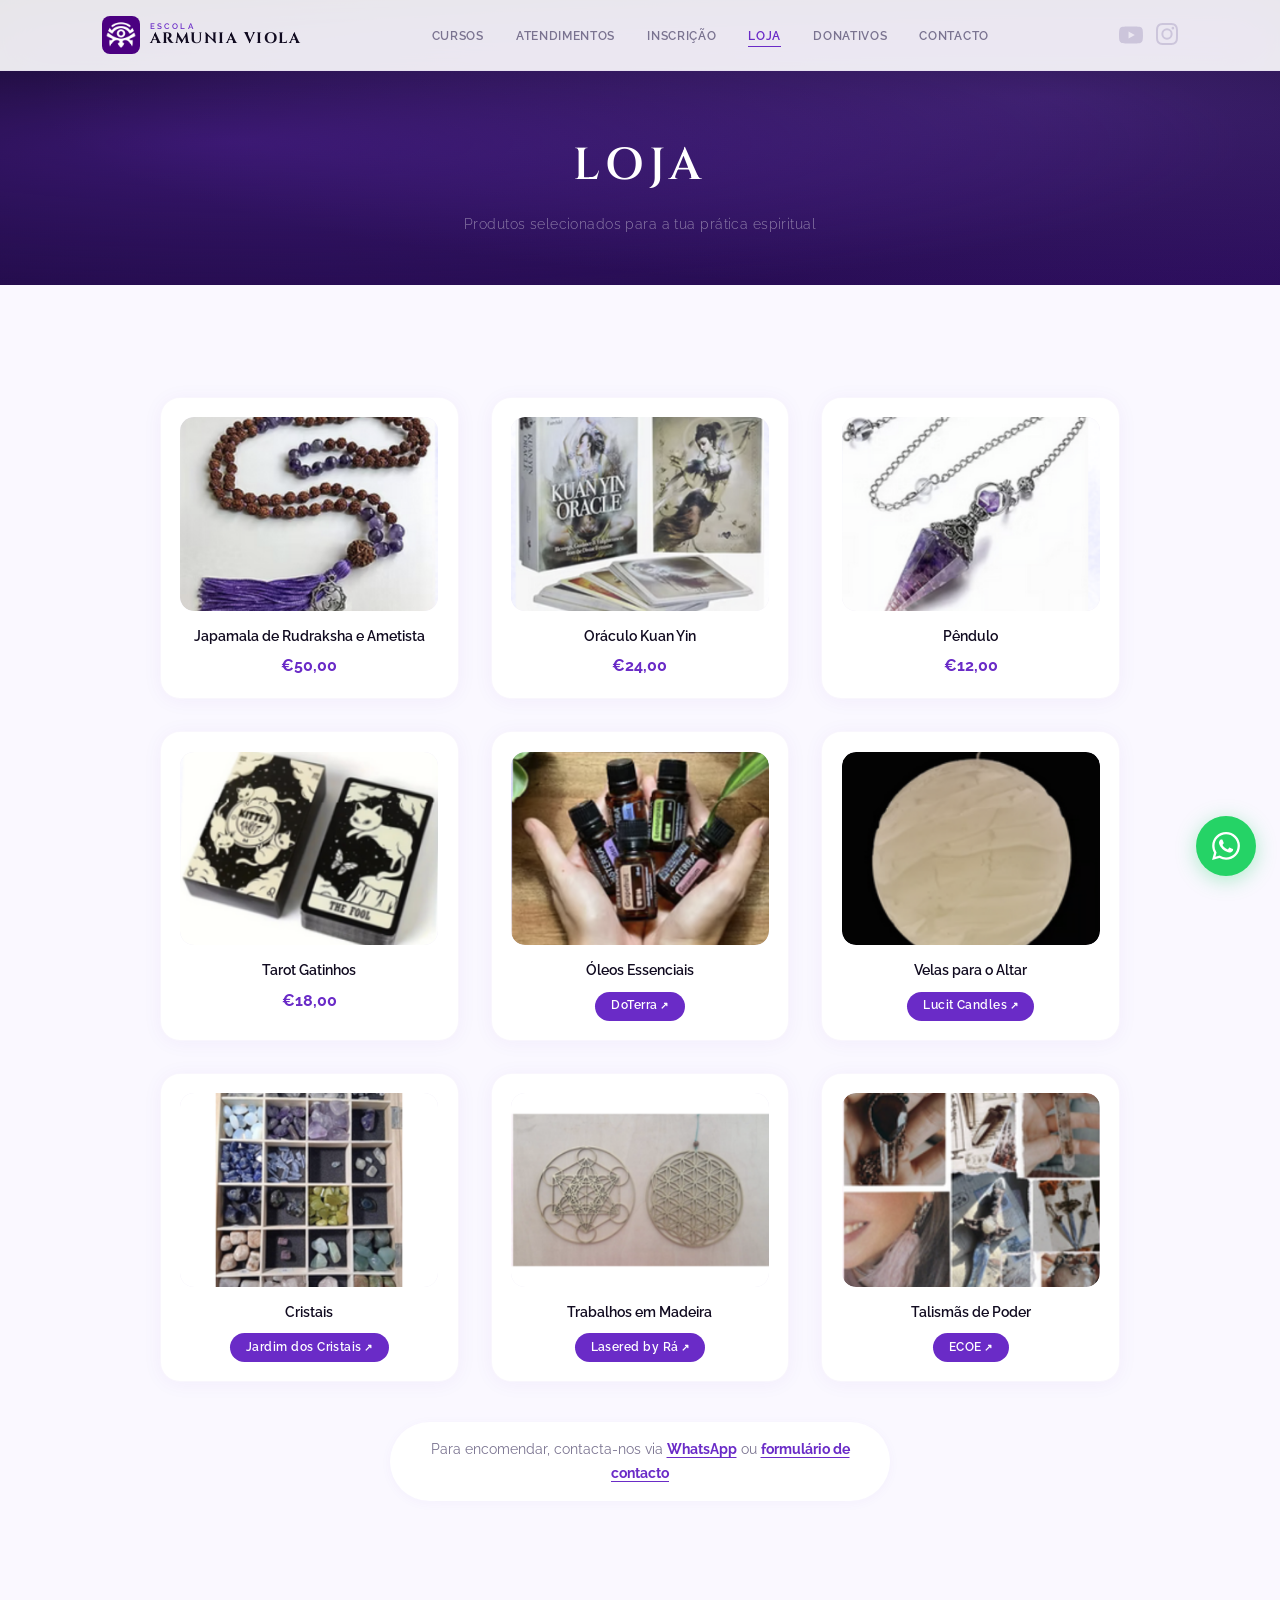
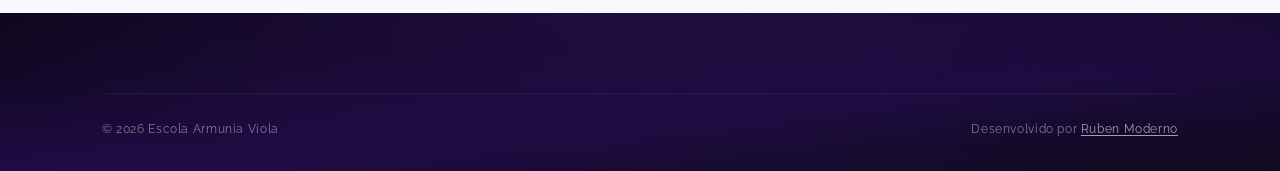
==== commit 24a0aa19: "Improve UX, mobile responsiveness, and accessibility - Fix mobile CTAs visibility (no hover on touch" ====
--- a/loja.html
+++ b/loja.html
@@ -69,63 +69,63 @@
             <div class="loja-grid loja-grid-full">
                 <a href="https://wa.me/351919217033?text=Olá! Tenho interesse na Japamala de Rudraksha e Ametista." target="_blank" rel="noopener" class="loja-item">
                     <div class="loja-visual">
-                        <img src="images/products/japamala.png" alt="Japamala de Rudraksha e Ametista" loading="lazy">
+                        <img src="images/products/japamala.png" alt="Japamala de Rudraksha e Ametista" loading="lazy" width="600" height="600">
                     </div>
                     <h4>Japamala de Rudraksha e Ametista</h4>
                     <span class="loja-price">&euro;50,00</span>
                 </a>
                 <a href="https://wa.me/351919217033?text=Olá! Tenho interesse no Oráculo Kuan Yin." target="_blank" rel="noopener" class="loja-item">
                     <div class="loja-visual">
-                        <img src="images/products/oraculo.png" alt="Oráculo Kuan Yin" loading="lazy">
+                        <img src="images/products/oraculo.png" alt="Oráculo Kuan Yin" loading="lazy" width="600" height="600">
                     </div>
                     <h4>Oráculo Kuan Yin</h4>
                     <span class="loja-price">&euro;24,00</span>
                 </a>
                 <a href="https://wa.me/351919217033?text=Olá! Tenho interesse no Pêndulo." target="_blank" rel="noopener" class="loja-item">
                     <div class="loja-visual">
-                        <img src="images/products/pendulo.png" alt="Pêndulo" loading="lazy">
+                        <img src="images/products/pendulo.png" alt="Pêndulo" loading="lazy" width="600" height="600">
                     </div>
                     <h4>Pêndulo</h4>
                     <span class="loja-price">&euro;12,00</span>
                 </a>
                 <a href="https://wa.me/351919217033?text=Olá! Tenho interesse no Tarot Gatinhos." target="_blank" rel="noopener" class="loja-item">
                     <div class="loja-visual">
-                        <img src="images/products/tarot.png" alt="Tarot Gatinhos" loading="lazy">
+                        <img src="images/products/tarot.png" alt="Tarot Gatinhos" loading="lazy" width="600" height="600">
                     </div>
                     <h4>Tarot Gatinhos</h4>
                     <span class="loja-price">&euro;18,00</span>
                 </a>
                 <a href="https://www.doterra.com/ME/pt_ME" target="_blank" rel="noopener" class="loja-item">
                     <div class="loja-visual">
-                        <img src="images/products/oleos.png" alt="Óleos Essenciais DoTerra" loading="lazy">
+                        <img src="images/products/oleos.png" alt="Óleos Essenciais DoTerra" loading="lazy" width="600" height="600">
                     </div>
                     <h4>Óleos Essenciais</h4>
                     <span class="loja-badge">DoTerra</span>
                 </a>
                 <a href="https://www.instagram.com/lucitcandles/" target="_blank" rel="noopener" class="loja-item">
                     <div class="loja-visual">
-                        <img src="images/products/velas.png" alt="Velas para o Altar" loading="lazy">
+                        <img src="images/products/velas.png" alt="Velas para o Altar" loading="lazy" width="600" height="600">
                     </div>
                     <h4>Velas para o Altar</h4>
                     <span class="loja-badge">Lucit Candles</span>
                 </a>
                 <a href="https://www.facebook.com/jardimdoscristaiscoimbra" target="_blank" rel="noopener" class="loja-item">
                     <div class="loja-visual">
-                        <img src="images/products/cristais.png" alt="Cristais" loading="lazy">
+                        <img src="images/products/cristais.png" alt="Cristais" loading="lazy" width="600" height="600">
                     </div>
                     <h4>Cristais</h4>
                     <span class="loja-badge">Jardim dos Cristais</span>
                 </a>
                 <a href="https://www.instagram.com/anaraquel_byra/" target="_blank" rel="noopener" class="loja-item">
                     <div class="loja-visual">
-                        <img src="images/products/madeira.png" alt="Trabalhos em Madeira" loading="lazy">
+                        <img src="images/products/madeira.png" alt="Trabalhos em Madeira" loading="lazy" width="600" height="600">
                     </div>
                     <h4>Trabalhos em Madeira</h4>
                     <span class="loja-badge">Lasered by Rá</span>
                 </a>
                 <a href="https://www.etsy.com/shop/ECrystalsOnEarth" target="_blank" rel="noopener" class="loja-item">
                     <div class="loja-visual">
-                        <img src="images/products/talismas.png" alt="Talismãs de Poder" loading="lazy">
+                        <img src="images/products/talismas.png" alt="Talismãs de Poder" loading="lazy" width="600" height="600">
                     </div>
                     <h4>Talismãs de Poder</h4>
                     <span class="loja-badge">ECOE</span>
@@ -145,40 +145,16 @@
         </div>
     </footer>
 
+    <!-- Back to Top -->
+    <button class="back-to-top" id="backToTop" aria-label="Voltar ao topo">
+        <svg viewBox="0 0 24 24" fill="none" stroke="currentColor" stroke-width="2.5" width="20" height="20"><path d="M18 15l-6-6-6 6"/></svg>
+    </button>
+
     <!-- Floating WhatsApp -->
     <a href="https://wa.me/351919217033" target="_blank" rel="noopener" class="wa-float" aria-label="WhatsApp">
         <svg viewBox="0 0 24 24" fill="#fff" width="28" height="28"><path d="M17.472 14.382c-.297-.149-1.758-.867-2.03-.967-.273-.099-.471-.148-.67.15-.197.297-.767.966-.94 1.164-.173.199-.347.223-.644.075-.297-.15-1.255-.463-2.39-1.475-.883-.788-1.48-1.761-1.653-2.059-.173-.297-.018-.458.13-.606.134-.133.298-.347.446-.52.149-.174.198-.298.298-.497.099-.198.05-.371-.025-.52-.075-.149-.669-1.612-.916-2.207-.242-.579-.487-.5-.669-.51-.173-.008-.371-.01-.57-.01-.198 0-.52.074-.792.372-.272.297-1.04 1.016-1.04 2.479 0 1.462 1.065 2.875 1.213 3.074.149.198 2.096 3.2 5.077 4.487.709.306 1.262.489 1.694.625.712.227 1.36.195 1.871.118.571-.085 1.758-.719 2.006-1.413.248-.694.248-1.289.173-1.413-.074-.124-.272-.198-.57-.347m-5.421 7.403h-.004a9.87 9.87 0 01-5.031-1.378l-.361-.214-3.741.982.998-3.648-.235-.374a9.86 9.86 0 01-1.51-5.26c.001-5.45 4.436-9.884 9.888-9.884 2.64 0 5.122 1.03 6.988 2.898a9.825 9.825 0 012.893 6.994c-.003 5.45-4.437 9.884-9.885 9.884m8.413-18.297A11.815 11.815 0 0012.05 0C5.495 0 .16 5.335.157 11.892c0 2.096.547 4.142 1.588 5.945L.057 24l6.305-1.654a11.882 11.882 0 005.683 1.448h.005c6.554 0 11.89-5.335 11.893-11.893a11.821 11.821 0 00-3.48-8.413z"/></svg>
     </a>
 
-    <script>
-    document.addEventListener('DOMContentLoaded', () => {
-        // Mobile menu
-        const navToggle = document.getElementById('navToggle');
-        const navMenu = document.getElementById('navMenu');
-        const overlay = document.createElement('div');
-        overlay.className = 'nav-overlay';
-        document.body.appendChild(overlay);
-
-        function closeMenu() {
-            navToggle.classList.remove('active');
-            navMenu.classList.remove('open');
-            overlay.classList.remove('open');
-            document.body.style.overflow = '';
-        }
-
-        navToggle.addEventListener('click', () => {
-            navToggle.classList.toggle('active');
-            navMenu.classList.toggle('open');
-            overlay.classList.toggle('open', navMenu.classList.contains('open'));
-            document.body.style.overflow = navMenu.classList.contains('open') ? 'hidden' : '';
-        });
-
-        navMenu.querySelectorAll('a').forEach(link => {
-            link.addEventListener('click', closeMenu);
-        });
-
-        overlay.addEventListener('click', closeMenu);
-    });
-    </script>
+    <script src="script.js"></script>
 </body>
 </html>
--- a/style.css
+++ b/style.css
@@ -286,7 +286,7 @@
 
 .hero-desc {
     font-size: 0.9rem; font-weight: 300;
-    color: rgba(255,255,255,0.5);
+    color: rgba(255,255,255,0.65);
     line-height: 1.8;
     margin-bottom: 1.5rem;
     max-width: 540px; margin-left: auto; margin-right: auto;
@@ -534,8 +534,9 @@
    SERVICES
    ========================================== */
 .srv-grid {
-    display: grid;
-    grid-template-columns: repeat(3, 1fr);
+    display: flex;
+    flex-wrap: wrap;
+    justify-content: center;
     gap: 1.5rem;
     max-width: 900px; margin: 0 auto;
 }
@@ -550,6 +551,7 @@
     backdrop-filter: blur(12px);
     position: relative;
     overflow: hidden;
+    width: calc((100% - 3rem) / 3);
 }
 
 /* Glowing top border */
@@ -821,44 +823,15 @@
 /* ==========================================
    CONTACTO / FORM
    ========================================== */
-.contact-grid {
-    display: grid;
-    grid-template-columns: 1fr 1.2fr;
-    gap: 3rem;
-    max-width: 900px; margin: 0 auto;
-    align-items: start;
-}
-
-.contact-intro {
-    font-size: 0.95rem; color: var(--gray-500);
-    line-height: 1.85; font-weight: 300;
-    margin-bottom: 2rem;
-}
-
-.contact-channels { display: flex; flex-direction: column; gap: 0.8rem; }
-
-.contact-channel {
-    display: flex; align-items: center; gap: 0.8rem;
-    padding: 0.9rem 1.2rem;
-    background: var(--white);
-    border: 1px solid rgba(106,43,199,0.06);
-    border-radius: 12px;
-    font-size: 0.88rem; color: var(--gray-700); font-weight: 500;
-    transition: 0.3s var(--ease);
-    box-shadow: 0 2px 10px rgba(106,43,199,0.03);
-}
-.contact-channel:hover {
-    transform: translateX(6px);
-    border-color: rgba(106,43,199,0.15);
-    box-shadow: 0 4px 18px rgba(106,43,199,0.08);
-}
-.contact-channel svg { flex-shrink: 0; }
+.contact-wrapper {
+    max-width: 620px; margin: 0 auto;
+}
 
 .contact-form {
     background: var(--white);
     border: 1px solid rgba(106,43,199,0.06);
     border-radius: 20px;
-    padding: 2.2rem;
+    padding: 2.5rem;
     box-shadow: 0 8px 30px rgba(106,43,199,0.04);
     position: relative; overflow: hidden;
 }
@@ -866,6 +839,19 @@
     content: ''; position: absolute; top: 0; left: 0; right: 0; height: 3px;
     background: linear-gradient(90deg, var(--violet), var(--violet-light));
     border-radius: 20px 20px 0 0;
+}
+
+.contact-form-intro {
+    font-size: 0.95rem; color: var(--gray-500);
+    line-height: 1.85; font-weight: 300;
+    text-align: center;
+    margin-bottom: 2rem;
+}
+
+.form-row {
+    display: grid;
+    grid-template-columns: 1fr 1fr;
+    gap: 1rem;
 }
 
 .form-group { margin-bottom: 1.2rem; }
@@ -903,6 +889,42 @@
 .form-group textarea { resize: vertical; min-height: 100px; }
 .form-group select { cursor: pointer; }
 
+/* Subject toggle chips */
+.subject-toggles {
+    display: flex; flex-wrap: wrap; gap: 0.5rem;
+}
+.subject-toggles input[type="radio"] {
+    position: absolute; opacity: 0; width: 0; height: 0; pointer-events: none;
+}
+.subject-chip {
+    display: inline-flex; align-items: center; justify-content: center;
+    padding: 0.55rem 1.2rem;
+    border: 1px solid var(--gray-300);
+    border-radius: 100px;
+    font-size: 0.8rem; font-weight: 500;
+    color: var(--gray-500);
+    cursor: pointer;
+    transition: all 0.25s var(--ease);
+    text-transform: none;
+    letter-spacing: 0;
+    margin-bottom: 0;
+}
+.subject-chip:hover {
+    border-color: var(--violet-light);
+    color: var(--violet);
+    background: rgba(106,43,199,0.04);
+}
+.subject-toggles input[type="radio"]:checked + .subject-chip {
+    background: var(--violet);
+    color: var(--white);
+    border-color: var(--violet);
+    box-shadow: 0 4px 14px rgba(106,43,199,0.25);
+}
+.subject-toggles input[type="radio"]:focus-visible + .subject-chip {
+    outline: 2px solid var(--violet);
+    outline-offset: 2px;
+}
+
 .btn-form { width: 100%; margin-top: 0.5rem; }
 
 .form-success {
@@ -911,8 +933,41 @@
     font-size: 1rem;
 }
 
+/* Alternative contact — below form */
+.contact-alt {
+    text-align: center;
+    margin-top: 1.8rem;
+    padding-top: 1.5rem;
+}
+.contact-alt-label {
+    font-size: 0.78rem; font-weight: 500;
+    color: var(--gray-300);
+    letter-spacing: 0.03em;
+    display: block;
+    margin-bottom: 0.8rem;
+}
+.contact-alt-links {
+    display: flex;
+    align-items: center;
+    justify-content: center;
+    gap: 1.2rem;
+}
+.contact-alt-link {
+    display: inline-flex; align-items: center; gap: 0.5rem;
+    font-size: 0.85rem; font-weight: 500;
+    color: var(--gray-500);
+    transition: 0.3s var(--ease);
+}
+.contact-alt-link:hover { color: var(--violet); }
+.contact-alt-link svg { flex-shrink: 0; }
+.contact-alt-sep {
+    width: 1px; height: 18px;
+    background: var(--gray-300);
+    opacity: 0.5;
+}
+
 @media (max-width: 768px) {
-    .contact-grid { grid-template-columns: 1fr; }
+    .form-row { grid-template-columns: 1fr; }
 }
 
 /* ==========================================
@@ -1089,10 +1144,52 @@
 .reveal.visible { opacity: 1; transform: translateY(0); }
 
 /* ==========================================
+   BACK TO TOP
+   ========================================== */
+.back-to-top {
+    position: fixed; bottom: 1.5rem; left: 1.5rem;
+    width: 46px; height: 46px;
+    border-radius: 50%;
+    background: var(--violet);
+    color: var(--white);
+    border: none; cursor: pointer;
+    display: flex; align-items: center; justify-content: center;
+    box-shadow: 0 4px 16px rgba(106,43,199,0.3);
+    z-index: 998;
+    opacity: 0; visibility: hidden;
+    transform: translateY(12px);
+    transition: opacity 0.3s var(--ease), visibility 0.3s, transform 0.3s var(--ease), background 0.3s;
+}
+.back-to-top.visible {
+    opacity: 1; visibility: visible;
+    transform: translateY(0);
+}
+.back-to-top:hover {
+    background: var(--violet-dark);
+    transform: translateY(-3px);
+    box-shadow: 0 8px 25px rgba(106,43,199,0.4);
+}
+
+/* ==========================================
+   EXTERNAL LINK INDICATOR
+   ========================================== */
+.loja-item[href^="https://www."]::after,
+.loja-item[href^="https://www.instagram"]::after,
+.loja-item[href^="https://www.facebook"]::after,
+.loja-item[href^="https://www.etsy"]::after,
+.loja-item[href^="https://www.doterra"]::after {
+    content: none;
+}
+.loja-badge::after {
+    content: ' \2197';
+    font-size: 0.65rem;
+}
+
+/* ==========================================
    RESPONSIVE
    ========================================== */
 @media (max-width: 1024px) {
-    .srv-grid { grid-template-columns: repeat(2, 1fr); }
+    .srv-card { width: calc((100% - 1.5rem) / 2); }
     .loja-grid { grid-template-columns: repeat(3, 1fr); }
 }
 
@@ -1107,6 +1204,7 @@
         padding: 5rem 2rem 2rem; gap: 0.8rem;
         transition: right 0.4s var(--ease);
         box-shadow: -10px 0 40px rgba(0,0,0,0.1);
+        z-index: 1001;
     }
     .nav-menu.open { right: 0; }
     .nav-menu a { font-size: 0.9rem; text-transform: none; }
@@ -1124,7 +1222,11 @@
     .c-card { padding: 2rem 1.2rem 1.5rem; }
     .c-icon { width: 68px; height: 68px; }
 
-    .srv-grid { grid-template-columns: 1fr; max-width: 400px; }
+    /* CTAs always visible on mobile (no hover) */
+    .c-cta { opacity: 1; transform: translateY(0); }
+    .srv-cta { opacity: 1; transform: translateY(0); }
+
+    .srv-card { width: 100%; max-width: 400px; }
     .insc-grid { grid-template-columns: 1fr; }
     .loja-grid { grid-template-columns: repeat(2, 1fr); }
     .loja-grid-full { grid-template-columns: repeat(2, 1fr); }
@@ -1133,13 +1235,17 @@
     .footer-top { grid-template-columns: 1fr; gap: 2.5rem; }
     .footer-brand { align-items: center; text-align: center; }
     .footer-cols { gap: 2rem; }
+    .footer-bottom { flex-direction: column; gap: 0.5rem; text-align: center; }
 }
 
 @media (max-width: 480px) {
     .hero-actions { flex-direction: column; align-items: center; }
     .btn { width: 100%; max-width: 260px; }
+    .courses-grid { grid-template-columns: 1fr; max-width: 320px; margin: 0 auto; }
+    .courses-grid .c-card:last-child { grid-column: auto; max-width: none; }
     .loja-grid, .loja-grid-full { grid-template-columns: 1fr; max-width: 320px; margin: 0 auto 2rem; }
     .don-box { padding: 0.8rem 1.5rem; gap: 0.8rem; }
+    .footer-cols { grid-template-columns: 1fr; }
 }
 
 /* ==========================================
@@ -1157,6 +1263,7 @@
     border-radius: 20px;
 }
 .social-link:focus-visible { outline-offset: 3px; border-radius: 50%; }
+.back-to-top:focus-visible { outline-offset: 3px; border-radius: 50%; }
 
 /* Loja items as links — reset link styles */
 a.loja-item { color: inherit; text-decoration: none; display: block; }
